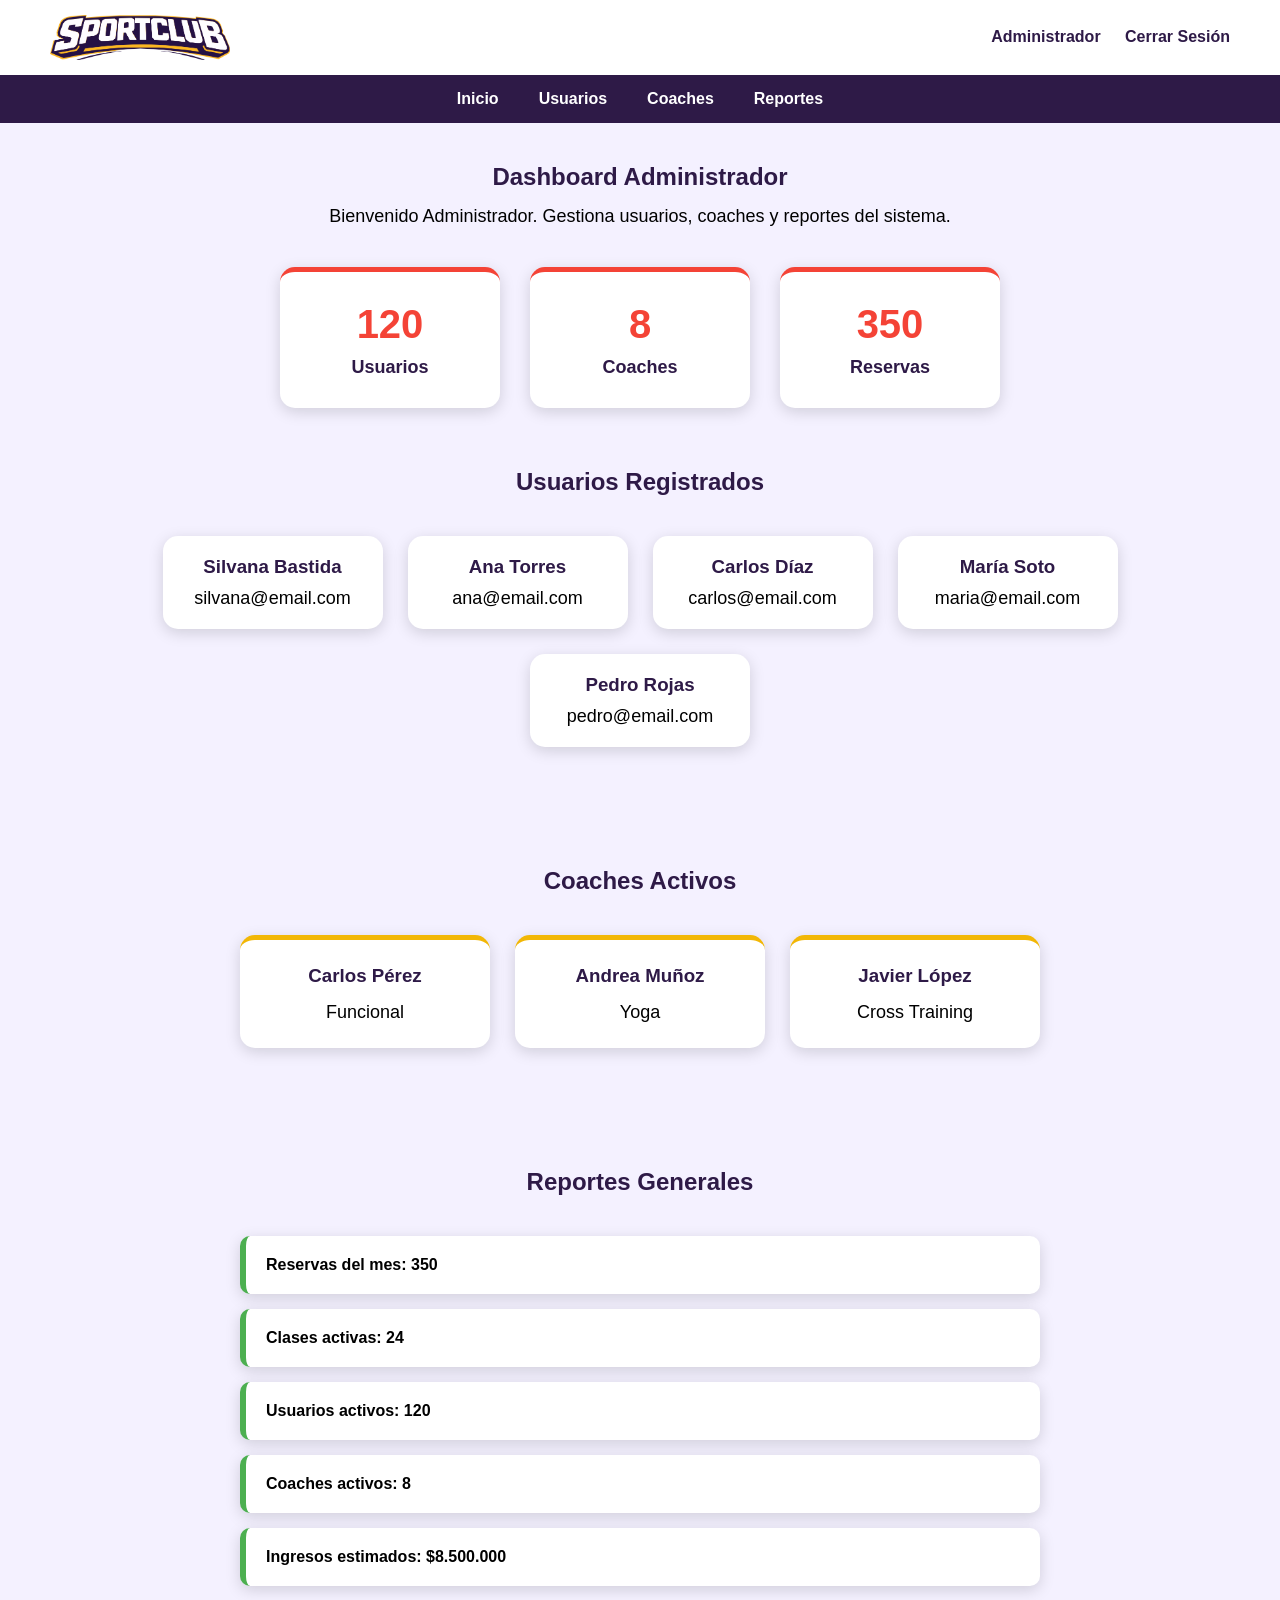
==== pages/dashboard_admin.html @ 49a4049f "Dashboard Administrador terminado" ====
<!DOCTYPE html>
<html lang="es">

<head>
    <meta charset="UTF-8">
    <meta name="viewport" content="width=device-width, initial-scale=1.0">
    <title>Dashboard Administrador</title>

    <link rel="stylesheet" href="../assets/css/style_dashboard.css">
</head>

<body>

<header>

    <img src="../assets/img/logo.png" alt="Logo SportClub">

    <div>
        <a href="#">Administrador</a>
        <a href="login.html">Cerrar Sesión</a>
    </div>

</header>

<nav>

    <a href="#">Inicio</a>
    <a href="#">Usuarios</a>
    <a href="#">Coaches</a>
    <a href="#">Reportes</a>

</nav>

<main>

    <section>

        <h1>Dashboard Administrador</h1>

        <p>
            Bienvenido Administrador. Gestiona usuarios, coaches y reportes del sistema.
        </p>

        <div class="resumen-container">

            <div class="resumen-card admin-card">
                <h2>120</h2>
                <p>Usuarios</p>
            </div>

            <div class="resumen-card admin-card">
                <h2>8</h2>
                <p>Coaches</p>
            </div>

            <div class="resumen-card admin-card">
                <h2>350</h2>
                <p>Reservas</p>
            </div>

        </div>

    </section>

    <section class="alumnos">

        <h2>Usuarios Registrados</h2>

        <div class="alumnos-container">

            <div class="alumno-card">
                <h3>Silvana Bastida</h3>
                <p>silvana@email.com</p>
            </div>

            <div class="alumno-card">
                <h3>Ana Torres</h3>
                <p>ana@email.com</p>
            </div>

            <div class="alumno-card">
                <h3>Carlos Díaz</h3>
                <p>carlos@email.com</p>
            </div>

            <div class="alumno-card">
                <h3>María Soto</h3>
                <p>maria@email.com</p>
            </div>

            <div class="alumno-card">
                <h3>Pedro Rojas</h3>
                <p>pedro@email.com</p>
            </div>

        </div>

    </section>

    <section class="clases">

        <h2>Coaches Activos</h2>

        <div class="clases-container">

            <div class="clase-card">
                <h3>Carlos Pérez</h3>
                <p>Funcional</p>
            </div>

            <div class="clase-card">
                <h3>Andrea Muñoz</h3>
                <p>Yoga</p>
            </div>

            <div class="clase-card">
                <h3>Javier López</h3>
                <p>Cross Training</p>
            </div>

        </div>

    </section>

    <section class="horarios">

        <h2>Reportes Generales</h2>

        <div class="horarios-container">

            <div class="horario-card">
                Reservas del mes: 350
            </div>

            <div class="horario-card">
                Clases activas: 24
            </div>

            <div class="horario-card">
                Usuarios activos: 120
            </div>

            <div class="horario-card">
                Coaches activos: 8
            </div>

            <div class="horario-card">
                Ingresos estimados: $8.500.000
            </div>

        </div>

    </section>

</main>

</body>

</html>
---- assets/css/style_dashboard.css ----
*{
    margin: 0;
    padding: 0;
    box-sizing: border-box;
}

body{
    font-family: Arial, Helvetica, sans-serif;
    background-color: #f4f1ff;
}

/* HEADER */

header{
    background-color: white;

    display: flex;
    justify-content: space-between;
    align-items: center;

    padding: 15px 50px;

    box-shadow: 0px 2px 10px rgba(0,0,0,0.1);
}

header img{
    width: 180px;
}

header div a{
    text-decoration: none;
    color: #2E1A47;
    font-weight: bold;
    margin-left: 20px;
}

/* MENÚ */

nav{
    background-color: #2E1A47;

    display: flex;
    justify-content: center;

    gap: 40px;

    padding: 15px;
}

nav a{
    text-decoration: none;
    color: white;
    font-weight: bold;
}

nav a:hover{
    color: #F2B705;
}

/* CONTENIDO */

main{
    padding: 40px;
}

h1{
    text-align: center;
    color: #2E1A47;
    margin-bottom: 15px;
}

main p{
    text-align: center;
    font-size: 18px;
}

.resumen-container{
    display: flex;
    justify-content: center;
    gap: 30px;
    margin-top: 40px;
    flex-wrap: wrap;
}

.resumen-card{
    background-color: white;
    width: 220px;
    padding: 30px;
    text-align: center;

    border-radius: 15px;

    border-top: 5px solid #4CAF50;

    box-shadow: 0px 4px 15px rgba(0,0,0,0.15);
}

.resumen-card h2{
    color: #4CAF50;
    font-size: 40px;
    margin-bottom: 10px;
}

.resumen-card p{
    color: #2E1A47;
    font-weight: bold;
}

.alumnos{
    padding: 60px 40px;
}

.alumnos h2{
    text-align: center;
    color: #2E1A47;
    margin-bottom: 40px;
}

.alumnos-container{
    display: flex;
    justify-content: center;
    gap: 25px;
    flex-wrap: wrap;
}

.alumno-card{
    background-color: white;
    width: 220px;
    padding: 20px;

    border-radius: 15px;

    box-shadow: 0px 4px 15px rgba(0,0,0,0.15);

    text-align: center;
}

.alumno-card h3{
    color: #2E1A47;
    margin-bottom: 10px;
}

.clases{
    padding: 60px 40px;
}

.clases h2{
    text-align: center;
    color: #2E1A47;
    margin-bottom: 40px;
}

.clases-container{
    display: flex;
    justify-content: center;
    gap: 25px;
    flex-wrap: wrap;
}

.clase-card{
    background-color: white;
    width: 250px;
    padding: 25px;

    text-align: center;

    border-radius: 15px;

    border-top: 5px solid #F2B705;

    box-shadow: 0px 4px 15px rgba(0,0,0,0.15);
}

.clase-card h3{
    color: #2E1A47;
    margin-bottom: 15px;
}

.horarios{
    padding: 60px 40px;
}

.horarios h2{
    text-align: center;
    color: #2E1A47;
    margin-bottom: 40px;
}

.horarios-container{
    max-width: 800px;
    margin: 0 auto;
}

.horario-card{
    background-color: white;

    padding: 20px;

    margin-bottom: 15px;

    border-left: 6px solid #4CAF50;

    border-radius: 10px;

    box-shadow: 0px 4px 15px rgba(0,0,0,0.15);

    font-weight: bold;
}
.usuario-card{
    border-top: 5px solid #2196F3;
}

.usuario-card h2{
    color: #2196F3;
}

.admin-card{
    border-top: 5px solid #f44336;
}

.admin-card h2{
    color: #f44336;
}
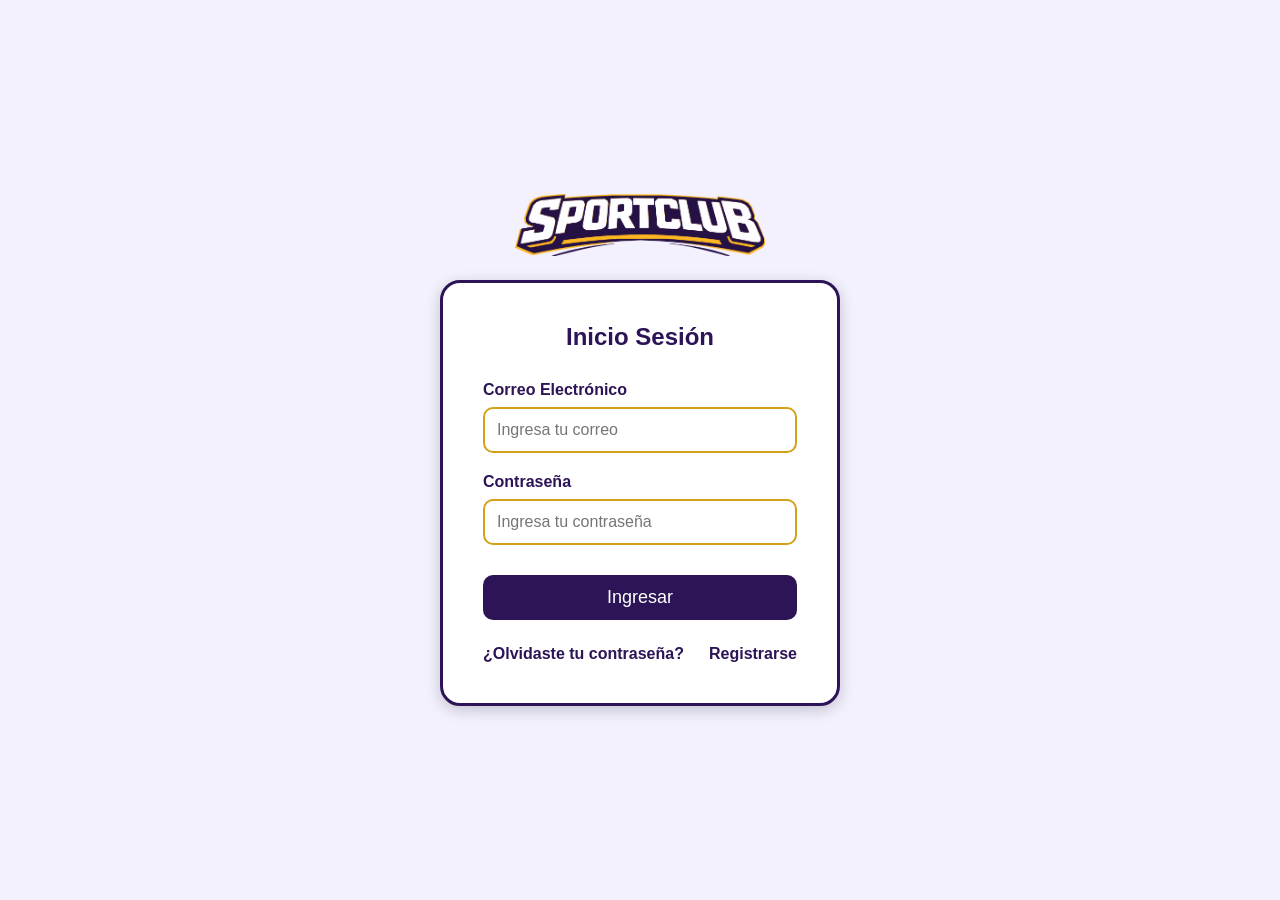
==== commit 866f3437: "frontend" ====
--- a/pages/dashboard_admin.html
+++ b/pages/dashboard_admin.html
@@ -1,159 +1,178 @@
 <!DOCTYPE html>
 <html lang="es">
-
 <head>
     <meta charset="UTF-8">
     <meta name="viewport" content="width=device-width, initial-scale=1.0">
     <title>Dashboard Administrador</title>
-
     <link rel="stylesheet" href="../assets/css/style_dashboard.css">
 </head>
-
 <body>
 
 <header>
-
     <img src="../assets/img/logo.png" alt="Logo SportClub">
-
     <div>
-        <a href="#">Administrador</a>
-        <a href="login.html">Cerrar Sesión</a>
+        <span id="headerNombre">Administrador</span>
+        <a href="perfil.html">Mi Perfil</a>
+        <a href="#" onclick="cerrarSesion()">Cerrar Sesión</a>
     </div>
-
 </header>
 
 <nav>
-
-    <a href="#">Inicio</a>
-    <a href="#">Usuarios</a>
-    <a href="#">Coaches</a>
-    <a href="#">Reportes</a>
-
+    <a href="dashboard_admin.html" class="activo">Inicio</a>
+    <a href="usuarios.html">Usuarios</a>
+    <a href="perfil.html">Mi Perfil</a>
 </nav>
 
 <main>
 
     <section>
-
         <h1>Dashboard Administrador</h1>
-
-        <p>
-            Bienvenido Administrador. Gestiona usuarios, coaches y reportes del sistema.
-        </p>
+        <p id="bienvenida">Bienvenido. Gestiona usuarios, coaches y reportes del sistema.</p>
 
         <div class="resumen-container">
-
             <div class="resumen-card admin-card">
-                <h2>120</h2>
+                <h2 id="totalUsuarios">—</h2>
                 <p>Usuarios</p>
             </div>
-
             <div class="resumen-card admin-card">
-                <h2>8</h2>
+                <h2 id="totalCoaches">—</h2>
                 <p>Coaches</p>
             </div>
-
             <div class="resumen-card admin-card">
                 <h2>350</h2>
                 <p>Reservas</p>
             </div>
-
         </div>
-
     </section>
 
     <section class="alumnos">
-
         <h2>Usuarios Registrados</h2>
-
-        <div class="alumnos-container">
-
-            <div class="alumno-card">
-                <h3>Silvana Bastida</h3>
-                <p>silvana@email.com</p>
-            </div>
-
-            <div class="alumno-card">
-                <h3>Ana Torres</h3>
-                <p>ana@email.com</p>
-            </div>
-
-            <div class="alumno-card">
-                <h3>Carlos Díaz</h3>
-                <p>carlos@email.com</p>
-            </div>
-
-            <div class="alumno-card">
-                <h3>María Soto</h3>
-                <p>maria@email.com</p>
-            </div>
-
-            <div class="alumno-card">
-                <h3>Pedro Rojas</h3>
-                <p>pedro@email.com</p>
-            </div>
-
+        <div class="alumnos-container" id="listaUsuarios">
+            <p>Cargando...</p>
         </div>
-
     </section>
 
     <section class="clases">
-
         <h2>Coaches Activos</h2>
-
-        <div class="clases-container">
-
-            <div class="clase-card">
-                <h3>Carlos Pérez</h3>
-                <p>Funcional</p>
-            </div>
-
-            <div class="clase-card">
-                <h3>Andrea Muñoz</h3>
-                <p>Yoga</p>
-            </div>
-
-            <div class="clase-card">
-                <h3>Javier López</h3>
-                <p>Cross Training</p>
-            </div>
-
+        <div class="clases-container" id="listaCoaches">
+            <p>Cargando...</p>
         </div>
-
     </section>
 
     <section class="horarios">
-
         <h2>Reportes Generales</h2>
-
         <div class="horarios-container">
-
-            <div class="horario-card">
-                Reservas del mes: 350
-            </div>
-
-            <div class="horario-card">
-                Clases activas: 24
-            </div>
-
-            <div class="horario-card">
-                Usuarios activos: 120
-            </div>
-
-            <div class="horario-card">
-                Coaches activos: 8
-            </div>
-
-            <div class="horario-card">
-                Ingresos estimados: $8.500.000
-            </div>
-
+            <div class="horario-card">Reservas del mes: 350</div>
+            <div class="horario-card">Clases activas: 24</div>
+            <div class="horario-card" id="reporteUsuarios">Usuarios activos: —</div>
+            <div class="horario-card" id="reporteCoaches">Coaches activos: —</div>
+            <div class="horario-card">Ingresos estimados: $8.500.000</div>
         </div>
-
     </section>
 
 </main>
 
+<script>
+
+const API = "https://frontend-backend-clubdeportivo.onrender.com";
+
+document.addEventListener("DOMContentLoaded", () => {
+    const token = localStorage.getItem("token");
+    if (!token) {
+        window.location.href = "login.html";
+        return;
+    }
+    verificarRol();
+    cargarDatos();
+});
+
+async function verificarRol() {
+    const token = localStorage.getItem("token");
+    try {
+        const res = await fetch(`${API}/api/auth/me`, {
+            headers: { Authorization: `Bearer ${token}` }
+        });
+        const resultado = await res.json();
+        const usuario = resultado.data || resultado;
+
+        if (usuario.role !== "admin") {
+            window.location.href = "login.html";
+            return;
+        }
+
+        document.getElementById("headerNombre").textContent = usuario.full_name || "Administrador";
+        document.getElementById("bienvenida").textContent =
+            `Bienvenido, ${usuario.full_name}. Gestiona usuarios, coaches y reportes del sistema.`;
+
+    } catch (err) {
+        console.error(err);
+        window.location.href = "login.html";
+    }
+}
+
+async function cargarDatos() {
+    const token = localStorage.getItem("token");
+    try {
+        const res = await fetch(`${API}/api/users`, {
+            headers: { Authorization: `Bearer ${token}` }
+        });
+        const resultado = await res.json();
+        const usuarios = resultado.data || resultado.users || resultado;
+
+        const users  = usuarios.filter(u => u.role === "user");
+        const coaches = usuarios.filter(u => u.role === "coach");
+
+        // Contadores
+        document.getElementById("totalUsuarios").textContent = users.length;
+        document.getElementById("totalCoaches").textContent  = coaches.length;
+        document.getElementById("reporteUsuarios").textContent = `Usuarios activos: ${users.length}`;
+        document.getElementById("reporteCoaches").textContent  = `Coaches activos: ${coaches.length}`;
+
+        // Lista usuarios
+        const listaU = document.getElementById("listaUsuarios");
+        listaU.innerHTML = "";
+        users.slice(0, 6).forEach(u => {
+            listaU.innerHTML += `
+                <div class="alumno-card">
+                    <h3>${capitalizarNombre(u.full_name)}</h3>
+                    <p>${(u.email || "").toLowerCase()}</p>
+                </div>
+            `;
+        });
+
+        // Lista coaches
+        const listaC = document.getElementById("listaCoaches");
+        listaC.innerHTML = "";
+        if (coaches.length === 0) {
+            listaC.innerHTML = "<p>No hay coaches registrados.</p>";
+        } else {
+            coaches.forEach(c => {
+                listaC.innerHTML += `
+                    <div class="clase-card">
+                        <h3>${capitalizarNombre(c.full_name)}</h3>
+                        <p>${(c.email || "").toLowerCase()}</p>
+                    </div>
+                `;
+            });
+        }
+
+    } catch (err) {
+        console.error("Error cargando datos:", err);
+    }
+}
+
+function cerrarSesion() {
+    localStorage.removeItem("token");
+    localStorage.removeItem("usuario");
+    window.location.href = "login.html";
+}
+
+function capitalizarNombre(nombre) {
+    if (!nombre) return "";
+    return nombre.toLowerCase().split(" ")
+        .map(p => p.charAt(0).toUpperCase() + p.slice(1)).join(" ");
+}
+
+</script>
 </body>
-
 </html>
